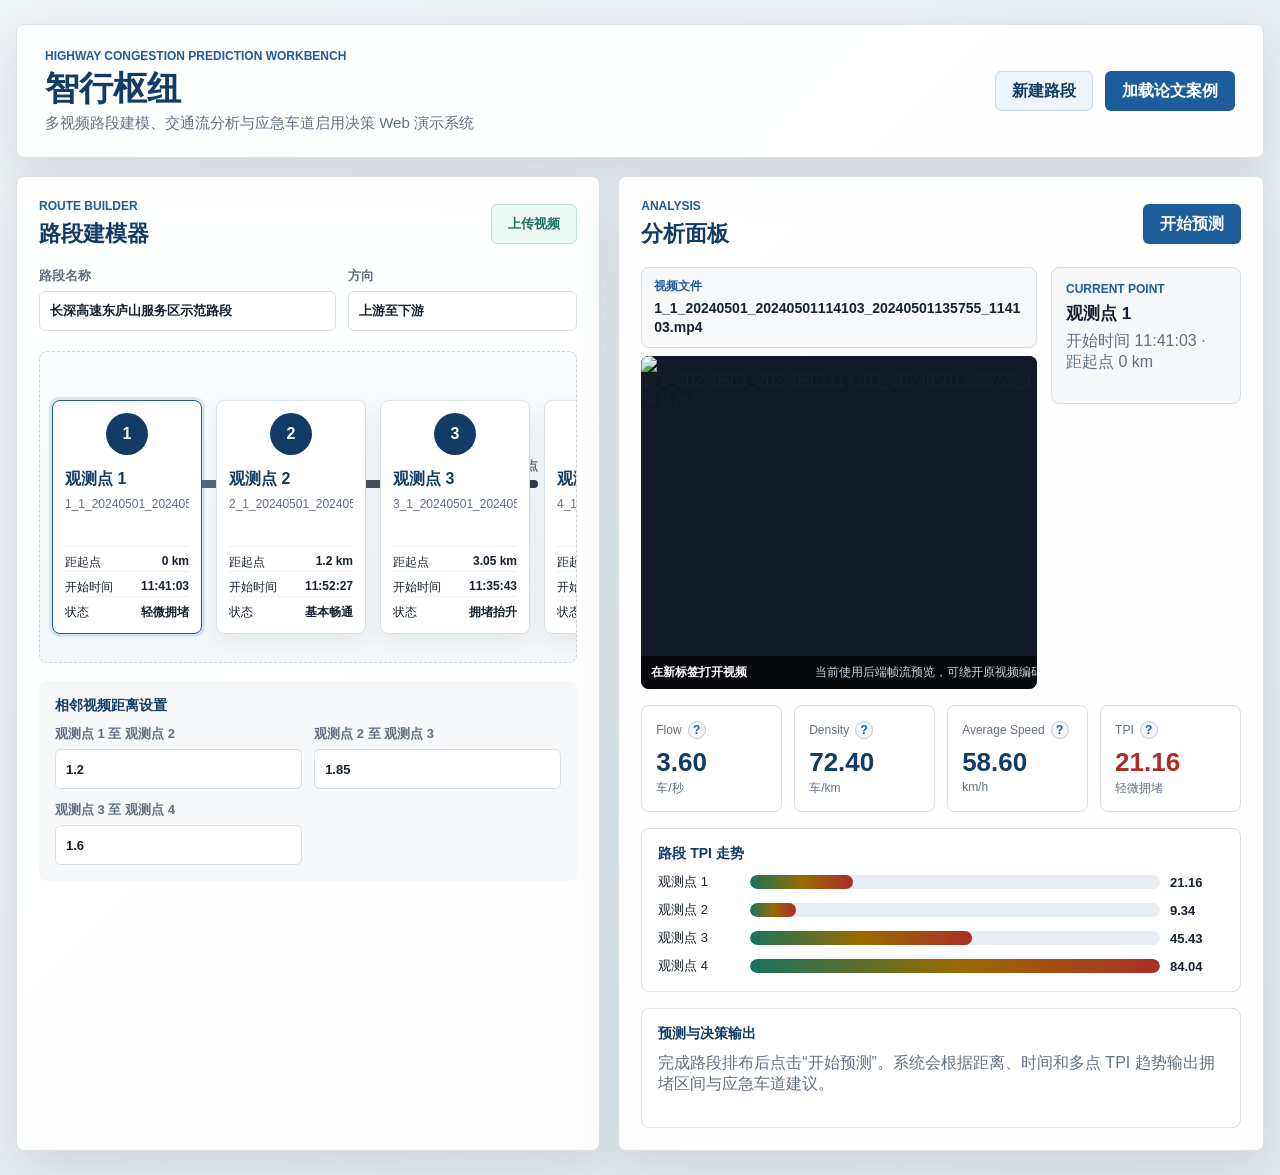
==== 智行枢纽演示系统-单文件版.html @ 73d1b1a5 "First version for display" ====
<!doctype html>
<html lang="zh-CN">
  <head>
    <meta charset="UTF-8" />
    <meta name="viewport" content="width=device-width, initial-scale=1.0" />
    <title>智行枢纽 | 高速公路拥堵预测系统</title>
    <style>
:root {
  --bg: #eef3f6;
  --surface: #ffffff;
  --surface-soft: #f6f8fa;
  --ink: #17212f;
  --muted: #637083;
  --line: #d8e0e7;
  --blue: #1d5d9b;
  --blue-dark: #123b66;
  --green: #17735d;
  --gold: #9a6b00;
  --red: #aa2e25;
  --shadow: 0 18px 48px rgba(24, 38, 54, 0.12);
}

* {
  box-sizing: border-box;
}

body {
  margin: 0;
  min-height: 100vh;
  color: var(--ink);
  background:
    linear-gradient(135deg, rgba(238, 243, 246, 0.98), rgba(226, 234, 239, 0.98)),
    linear-gradient(90deg, rgba(29, 93, 155, 0.08) 1px, transparent 1px),
    linear-gradient(180deg, rgba(29, 93, 155, 0.06) 1px, transparent 1px);
  background-size: auto, 44px 44px, 44px 44px;
  font-family:
    "Microsoft YaHei",
    "PingFang SC",
    Arial,
    sans-serif;
}

button,
input {
  font: inherit;
}

.app-shell {
  width: min(1440px, calc(100vw - 32px));
  margin: 0 auto;
  padding: 24px 0;
}

.topbar,
.route-panel,
.analysis-panel {
  background: rgba(255, 255, 255, 0.94);
  border: 1px solid rgba(216, 224, 231, 0.9);
  box-shadow: var(--shadow);
}

.topbar {
  display: flex;
  align-items: center;
  justify-content: space-between;
  min-height: 118px;
  padding: 24px 28px;
  border-radius: 8px;
}

.eyebrow {
  margin: 0 0 6px;
  color: var(--blue);
  font-size: 12px;
  font-weight: 700;
  letter-spacing: 0;
  text-transform: uppercase;
}

h1,
h2,
h3,
p {
  margin-top: 0;
}

h1 {
  margin-bottom: 6px;
  color: var(--blue-dark);
  font-size: 34px;
  line-height: 1.15;
}

h2 {
  margin-bottom: 0;
  color: var(--blue-dark);
  font-size: 22px;
}

h3 {
  margin-bottom: 8px;
  font-size: 18px;
}

.subtitle,
.muted {
  color: var(--muted);
}

.subtitle {
  margin-bottom: 0;
  font-size: 15px;
}

.topbar-actions,
.panel-heading {
  display: flex;
  align-items: center;
  gap: 12px;
}

.primary-btn,
.secondary-btn,
.upload-btn {
  display: inline-flex;
  align-items: center;
  justify-content: center;
  min-height: 40px;
  padding: 0 16px;
  border-radius: 6px;
  border: 1px solid transparent;
  cursor: pointer;
  font-weight: 700;
  white-space: nowrap;
}

.primary-btn {
  color: white;
  background: var(--blue);
}

.secondary-btn {
  color: var(--blue-dark);
  background: #edf4fb;
  border-color: #c7d8ea;
}

.upload-btn {
  color: var(--green);
  background: #eef8f4;
  border-color: #c5ded6;
}

.upload-btn input {
  display: none;
}

.workspace {
  display: grid;
  grid-template-columns: minmax(560px, 0.95fr) minmax(460px, 1.05fr);
  gap: 18px;
  margin-top: 18px;
}

.route-panel,
.analysis-panel {
  min-height: calc(100vh - 178px);
  padding: 22px;
  border-radius: 8px;
}

.panel-heading {
  justify-content: space-between;
  margin-bottom: 18px;
}

.route-meta {
  display: grid;
  grid-template-columns: 1.3fr 1fr;
  gap: 12px;
  margin-bottom: 20px;
}

label {
  display: grid;
  gap: 6px;
  color: var(--muted);
  font-size: 13px;
  font-weight: 700;
}

input {
  width: 100%;
  min-height: 40px;
  padding: 8px 10px;
  border: 1px solid var(--line);
  border-radius: 6px;
  color: var(--ink);
  background: white;
}

.route-canvas {
  position: relative;
  min-height: 310px;
  padding: 48px 12px 28px;
  border: 1px dashed #c8d4df;
  border-radius: 8px;
  background: linear-gradient(180deg, #fbfcfd, #f5f8fa);
  overflow-x: auto;
}

.road-line {
  position: absolute;
  left: 38px;
  right: 38px;
  top: 128px;
  height: 8px;
  border-radius: 999px;
  background: linear-gradient(90deg, #6b7a89, #2f3d4c);
}

.road-line::before,
.road-line::after {
  position: absolute;
  top: -22px;
  color: var(--muted);
  font-size: 12px;
  font-weight: 700;
}

.road-line::before {
  content: "起点";
  left: 0;
}

.road-line::after {
  content: "终点";
  right: 0;
}

.point-list {
  position: relative;
  z-index: 1;
  display: grid;
  grid-auto-flow: column;
  grid-auto-columns: minmax(150px, 1fr);
  gap: 14px;
  min-width: max-content;
}

.point-card {
  width: 150px;
  min-height: 210px;
  padding: 12px;
  border: 1px solid var(--line);
  border-radius: 8px;
  background: white;
  box-shadow: 0 8px 22px rgba(19, 44, 70, 0.08);
  cursor: grab;
}

.point-card.selected {
  border-color: var(--blue);
  box-shadow: 0 0 0 3px rgba(29, 93, 155, 0.14);
}

.point-card.drag-over {
  border-color: var(--green);
  background: #f0faf6;
}

.camera-dot {
  display: grid;
  place-items: center;
  width: 42px;
  height: 42px;
  margin: 0 auto 14px;
  border-radius: 999px;
  color: white;
  background: var(--blue-dark);
  font-weight: 800;
}

.point-name {
  margin-bottom: 6px;
  color: var(--blue-dark);
  font-weight: 800;
}

.point-file {
  display: -webkit-box;
  min-height: 40px;
  margin-bottom: 10px;
  overflow: hidden;
  color: var(--muted);
  font-size: 12px;
  line-height: 1.35;
  -webkit-line-clamp: 2;
  -webkit-box-orient: vertical;
}

.point-stat {
  display: flex;
  justify-content: space-between;
  gap: 8px;
  padding-top: 7px;
  border-top: 1px solid #eef2f5;
  font-size: 12px;
}

.section-title {
  margin-bottom: 10px;
  color: var(--blue-dark);
  font-size: 14px;
  font-weight: 800;
}

.distance-editor {
  margin-top: 18px;
  padding: 16px;
  border-radius: 8px;
  background: var(--surface-soft);
}

.distance-inputs {
  display: grid;
  grid-template-columns: repeat(auto-fit, minmax(180px, 1fr));
  gap: 12px;
}

.selected-video {
  display: grid;
  grid-template-columns: minmax(360px, 1.65fr) minmax(190px, 0.55fr);
  gap: 14px;
  margin-bottom: 16px;
}

.video-stack {
  display: grid;
  gap: 8px;
}

.video-filebar {
  display: grid;
  gap: 4px;
  padding: 10px 12px;
  border: 1px solid var(--line);
  border-radius: 8px;
  background: #f7f9fb;
}

.video-filebar span {
  color: var(--blue);
  font-size: 12px;
  font-weight: 800;
}

.video-filebar strong {
  color: var(--ink);
  font-size: 14px;
  line-height: 1.35;
  overflow-wrap: anywhere;
}

.video-frame {
  display: grid;
  min-height: 300px;
  border-radius: 8px;
  overflow: hidden;
  background: #111827;
}

.video-frame video,
.video-preview-stream {
  width: 100%;
  height: 100%;
  object-fit: cover;
}

.video-preview-stream {
  display: block;
  min-height: 300px;
  background: #111827;
}

.video-actions {
  display: flex;
  align-items: center;
  justify-content: space-between;
  gap: 10px;
  padding: 8px 10px;
  color: #cbd6e2;
  background: rgba(0, 0, 0, 0.72);
  font-size: 12px;
}

.video-actions a {
  color: #ffffff;
  font-weight: 700;
  text-decoration: none;
}

.analysis-note {
  margin: -6px 0 12px;
  padding: 9px 11px;
  border: 1px solid #ead3a4;
  border-radius: 6px;
  color: #765000;
  background: #fff8e7;
  font-size: 13px;
}

.video-placeholder {
  display: grid;
  place-items: center;
  min-height: 300px;
  color: #c7d2de;
  text-align: center;
}

.video-detail {
  align-self: start;
  min-height: 126px;
  padding: 14px;
  border: 1px solid var(--line);
  border-radius: 8px;
  background: var(--surface-soft);
}

.video-detail h3 {
  margin-bottom: 6px;
  font-size: 17px;
}

.metric-grid {
  display: grid;
  grid-template-columns: repeat(4, minmax(0, 1fr));
  gap: 12px;
  margin-bottom: 16px;
}

.metric-card {
  min-height: 104px;
  padding: 14px;
  border: 1px solid var(--line);
  border-radius: 8px;
  background: white;
}

.metric-card span,
.metric-card small {
  display: block;
  color: var(--muted);
  font-size: 12px;
}

.metric-card .metric-label {
  display: flex;
  align-items: center;
  gap: 6px;
  min-height: 20px;
}

.help-icon {
  position: relative;
  display: inline-grid;
  place-items: center;
  width: 18px;
  height: 18px;
  min-height: 18px;
  padding: 0;
  border: 1px solid #b8c7d6;
  border-radius: 999px;
  color: var(--blue);
  background: #f5f9fd;
  cursor: help;
  font-size: 12px;
  font-weight: 800;
  line-height: 1;
}

.help-icon::after {
  content: attr(data-tooltip);
  position: absolute;
  z-index: 20;
  left: 50%;
  bottom: calc(100% + 10px);
  width: min(260px, 72vw);
  padding: 10px 12px;
  border: 1px solid #c9d5df;
  border-radius: 6px;
  color: var(--ink);
  background: #ffffff;
  box-shadow: 0 12px 32px rgba(20, 35, 52, 0.16);
  font-size: 12px;
  font-weight: 500;
  line-height: 1.5;
  text-align: left;
  white-space: normal;
  opacity: 0;
  pointer-events: none;
  transform: translate(-50%, 4px);
  transition: opacity 0.15s ease, transform 0.15s ease;
}

.help-icon::before {
  content: "";
  position: absolute;
  z-index: 21;
  left: 50%;
  bottom: calc(100% + 5px);
  width: 9px;
  height: 9px;
  border-right: 1px solid #c9d5df;
  border-bottom: 1px solid #c9d5df;
  background: #ffffff;
  opacity: 0;
  pointer-events: none;
  transform: translate(-50%, 4px) rotate(45deg);
  transition: opacity 0.15s ease, transform 0.15s ease;
}

.help-icon:hover::after,
.help-icon:focus-visible::after,
.help-icon:hover::before,
.help-icon:focus-visible::before {
  opacity: 1;
  transform: translate(-50%, 0) rotate(0);
}

.help-icon:hover::before,
.help-icon:focus-visible::before {
  transform: translate(-50%, 0) rotate(45deg);
}

.metric-card strong {
  display: block;
  margin: 8px 0 4px;
  color: var(--blue-dark);
  font-size: 26px;
  line-height: 1.1;
}

.metric-card.alert strong {
  color: var(--red);
}

.chart-card,
.decision-card {
  padding: 16px;
  border: 1px solid var(--line);
  border-radius: 8px;
  background: white;
}

.chart-card {
  margin-bottom: 16px;
}

.tpi-bars {
  display: grid;
  gap: 10px;
}

.tpi-row {
  display: grid;
  grid-template-columns: 82px 1fr 54px;
  align-items: center;
  gap: 10px;
  font-size: 13px;
}

.bar-track {
  height: 14px;
  border-radius: 999px;
  background: #e7edf2;
  overflow: hidden;
}

.bar-fill {
  height: 100%;
  border-radius: inherit;
  background: linear-gradient(90deg, var(--green), var(--gold), var(--red));
}

.decision-status {
  display: inline-flex;
  margin-bottom: 12px;
  padding: 8px 12px;
  border-radius: 999px;
  color: white;
  background: var(--red);
  font-weight: 800;
}

.decision-grid {
  display: grid;
  grid-template-columns: repeat(3, 1fr);
  gap: 10px;
  margin: 12px 0;
}

.decision-item {
  padding: 10px;
  border-radius: 6px;
  background: #f7f9fb;
}

.decision-item span {
  display: block;
  margin-bottom: 4px;
  color: var(--muted);
  font-size: 12px;
}

.model-list {
  display: grid;
  gap: 8px;
  margin-top: 12px;
}

.model-row {
  display: flex;
  justify-content: space-between;
  gap: 12px;
  padding: 9px 10px;
  border-radius: 6px;
  background: #f3f7fb;
  font-size: 13px;
}

@media (max-width: 1040px) {
  .workspace,
  .selected-video {
    grid-template-columns: 1fr;
  }

  .metric-grid {
    grid-template-columns: repeat(2, minmax(0, 1fr));
  }

  .topbar {
    align-items: flex-start;
    flex-direction: column;
  }
}

@media (max-width: 680px) {
  .app-shell {
    width: min(100vw - 18px, 1440px);
    padding: 9px 0;
  }

  .route-meta,
  .metric-grid,
  .decision-grid {
    grid-template-columns: 1fr;
  }

  .topbar,
  .route-panel,
  .analysis-panel {
    padding: 16px;
  }
}

    </style>
  </head>
  <body>
    <div class="app-shell">
      <header class="topbar">
        <div>
          <p class="eyebrow">Highway Congestion Prediction Workbench</p>
          <h1>智行枢纽</h1>
          <p class="subtitle">多视频路段建模、交通流分析与应急车道启用决策 Web 演示系统</p>
        </div>
        <div class="topbar-actions">
          <button class="secondary-btn" id="emptyRouteBtn">新建路段</button>
          <button class="primary-btn" id="loadPresetBtn">加载论文案例</button>
        </div>
      </header>

      <main class="workspace">
        <section class="route-panel" aria-label="路段建模器">
          <div class="panel-heading">
            <div>
              <p class="eyebrow">Route Builder</p>
              <h2>路段建模器</h2>
            </div>
            <label class="upload-btn">
              上传视频
              <input id="videoUpload" type="file" accept="video/*" multiple />
            </label>
          </div>

          <div class="route-meta">
            <label>
              路段名称
              <input id="routeNameInput" type="text" />
            </label>
            <label>
              方向
              <input id="routeDirectionInput" type="text" />
            </label>
          </div>

          <div class="route-canvas">
            <div class="road-line" aria-hidden="true"></div>
            <div id="pointList" class="point-list"></div>
          </div>

          <div class="distance-editor">
            <div class="section-title">相邻视频距离设置</div>
            <div id="distanceInputs" class="distance-inputs"></div>
          </div>
        </section>

        <section class="analysis-panel" aria-label="分析面板">
          <div class="panel-heading">
            <div>
              <p class="eyebrow">Analysis</p>
              <h2>分析面板</h2>
            </div>
            <button class="primary-btn" id="predictBtn">开始预测</button>
          </div>

          <div class="selected-video">
            <div class="video-stack">
              <div class="video-filebar">
                <span>视频文件</span>
                <strong id="selectedVideoFile">请在左侧点击视频卡片</strong>
              </div>
              <div class="video-frame" id="videoFrame">
                <div class="video-placeholder">选择一个视频点位查看预览</div>
              </div>
            </div>
            <div class="video-detail">
              <p class="eyebrow">Current Point</p>
              <h3 id="selectedPointName">未选择点位</h3>
              <p id="selectedPointFile" class="muted">点位信息</p>
            </div>
          </div>

          <div class="metric-grid">
            <div class="metric-card">
              <span class="metric-label">
                Flow
                <button class="help-icon" type="button" aria-label="Flow 参数说明" data-tooltip="Flow 表示单位时间内通过观测断面的车辆数量，用于衡量当前路段交通流量。">?</button>
              </span>
              <strong id="flowValue">--</strong>
              <small>车/秒</small>
            </div>
            <div class="metric-card">
              <span class="metric-label">
                Density
                <button class="help-icon" type="button" aria-label="Density 参数说明" data-tooltip="Density 表示单位道路长度内的车辆数量，数值越高说明车辆越密集，拥堵风险越高。">?</button>
              </span>
              <strong id="densityValue">--</strong>
              <small>车/km</small>
            </div>
            <div class="metric-card">
              <span class="metric-label">
                Average Speed
                <button class="help-icon" type="button" aria-label="Average Speed 参数说明" data-tooltip="Average Speed 表示当前观测窗口内车辆的平均行驶速度，速度下降通常意味着交通状态恶化。">?</button>
              </span>
              <strong id="speedValue">--</strong>
              <small>km/h</small>
            </div>
            <div class="metric-card alert">
              <span class="metric-label">
                TPI
                <button class="help-icon" type="button" aria-label="TPI 参数说明" data-tooltip="TPI 是交通拥堵指数，综合流量、速度等信息衡量拥堵程度，数值越高表示越拥堵。">?</button>
              </span>
              <strong id="tpiValue">--</strong>
              <small id="statusValue">待分析</small>
            </div>
          </div>

          <div class="chart-card">
            <div class="section-title">路段 TPI 走势</div>
            <div id="tpiBars" class="tpi-bars"></div>
          </div>

          <div class="decision-card" id="decisionCard">
            <div class="section-title">预测与决策输出</div>
            <p class="muted">完成路段排布后点击“开始预测”。</p>
          </div>
        </section>
      </main>
    </div>

    <script>
const presetPoints = [
  {
    id: "p1",
    name: "观测点 1",
    videoName: "1_1_20240501_20240501114103_20240501135755_114103.mp4",
    fileUrl: "/media/preset/1_1_20240501_20240501114103_20240501135755_114103.mp4",
    startTime: "11:41:03",
    distanceFromPreviousKm: 0,
    flow: 3.6,
    density: 72.4,
    avgSpeed: 58.6,
    tpi: 21.16,
    status: "轻微拥堵",
  },
  {
    id: "p2",
    name: "观测点 2",
    videoName: "2_1_20240501_20240501115227_20240501130415_115227.mp4",
    fileUrl: "/media/preset/2_1_20240501_20240501115227_20240501130415_115227.mp4",
    startTime: "11:52:27",
    distanceFromPreviousKm: 1.2,
    flow: 2.8,
    density: 61.8,
    avgSpeed: 64.2,
    tpi: 9.34,
    status: "基本畅通",
  },
  {
    id: "p3",
    name: "观测点 3",
    videoName: "3_1_20240501_20240501113543_20240501135236_113542.mp4",
    fileUrl: "/media/preset/3_1_20240501_20240501113543_20240501135236_113542.mp4",
    startTime: "11:35:43",
    distanceFromPreviousKm: 1.85,
    flow: 4.1,
    density: 84.7,
    avgSpeed: 42.5,
    tpi: 45.43,
    status: "拥堵抬升",
  },
  {
    id: "p4",
    name: "观测点 4",
    videoName: "4_1_20240501_20240501125647_20240501140806_125649.mp4",
    fileUrl: "/media/preset/4_1_20240501_20240501125647_20240501140806_125649.mp4",
    startTime: "12:56:47",
    distanceFromPreviousKm: 1.6,
    flow: 4.5,
    density: 91.3,
    avgSpeed: 35.9,
    tpi: 84.04,
    status: "严重拥堵",
  },
];

function calculateDistanceFromStart(points) {
  let total = 0;
  return points.map((point, index) => {
    if (index > 0) {
      total += Number(point.distanceFromPreviousKm || 0);
    }
    return total;
  });
}

function withDistances(points) {
  const distances = calculateDistanceFromStart(points);
  return points.map((point, index) => ({
    ...point,
    distanceFromStartKm: Number(distances[index].toFixed(2)),
  }));
}

function createPresetRoute() {
  return {
    id: "preset-route",
    name: "长深高速东庐山服务区示范路段",
    direction: "上游至下游",
    totalLengthKm: 4.65,
    mode: "preset",
    points: withDistances(presetPoints),
  };
}

function movePoint(route, draggedId, targetId) {
  if (draggedId === targetId) {
    return route;
  }

  const nextPoints = route.points.map((point) => ({ ...point }));
  const fromIndex = nextPoints.findIndex((point) => point.id === draggedId);
  const toIndex = nextPoints.findIndex((point) => point.id === targetId);

  if (fromIndex < 0 || toIndex < 0) {
    return route;
  }

  const [dragged] = nextPoints.splice(fromIndex, 1);
  nextPoints.splice(toIndex, 0, dragged);
  nextPoints[0].distanceFromPreviousKm = 0;

  return {
    ...route,
    points: withDistances(nextPoints),
  };
}

function updateSegmentDistance(route, pointId, distanceKm) {
  const nextPoints = route.points.map((point) => {
    if (point.id !== pointId) {
      return { ...point };
    }
    return {
      ...point,
      distanceFromPreviousKm: Number(distanceKm),
    };
  });

  return {
    ...route,
    totalLengthKm: Number(calculateDistanceFromStart(nextPoints).at(-1).toFixed(2)),
    points: withDistances(nextPoints),
  };
}

function createUploadedPoint(file, index) {
  return {
    id: `upload-${Date.now()}-${index}`,
    name: `上传视频 ${index + 1}`,
    videoName: file.name,
    fileUrl: URL.createObjectURL(file),
    startTime: "--:--:--",
    distanceFromPreviousKm: index === 0 ? 0 : 1,
    flow: Number((2.4 + index * 0.45).toFixed(2)),
    density: Number((48 + index * 8.5).toFixed(2)),
    avgSpeed: Number((78 - index * 9.2).toFixed(2)),
    tpi: Number((12 + index * 13.5).toFixed(2)),
    status: index > 1 ? "待重点关注" : "分析完成",
  };
}

function appendUploadedFiles(route, files) {
  const created = Array.from(files).map((file, index) =>
    createUploadedPoint(file, route.points.length + index)
  );

  return {
    ...route,
    mode: "upload",
    points: withDistances([...route.points, ...created]),
  };
}

function createEmptyRoute() {
  return {
    id: "custom-route",
    name: "自定义高速路段",
    direction: "上游至下游",
    totalLengthKm: 0,
    mode: "upload",
    points: [],
  };
}

function createPredictionSummary(route) {
  const points = route.points;
  const highestTpiPoint = [...points].sort((a, b) => b.tpi - a.tpi)[0];
  const keySegment =
    points.length >= 4
      ? `${points[2].name} 至 ${points[3].name}`
      : highestTpiPoint
        ? `${highestTpiPoint.name} 附近路段`
        : "未形成路段";

  return {
    status: "建议开启应急车道",
    warningTime: "13:28:07",
    congestionWindow: "13:38:07 - 14:22:27",
    keySegment,
    confidence: "89.63%",
    reason:
      "多监测点 TPI 在空间方向上持续抬升，未来 30 分钟预测区间超过拥堵阈值，满足滑动窗口预警条件。",
    modelScores: [
      { model: "LSTM", mse: "0.0068", note: "主预测模型" },
      { model: "XGBoost", mse: "0.008954", note: "对比模型" },
      { model: "随机森林", mse: "0.010453", note: "对比模型" },
    ],
  };
}


let route = createPresetRoute();
let selectedPointId = route.points[0]?.id ?? null;
let draggedPointId = null;
const API_BASE = "http://127.0.0.1:8099";

const pointList = document.querySelector("#pointList");
const distanceInputs = document.querySelector("#distanceInputs");
const routeNameInput = document.querySelector("#routeNameInput");
const routeDirectionInput = document.querySelector("#routeDirectionInput");
const videoUpload = document.querySelector("#videoUpload");
const videoFrame = document.querySelector("#videoFrame");
const selectedVideoFile = document.querySelector("#selectedVideoFile");
const selectedPointName = document.querySelector("#selectedPointName");
const selectedPointFile = document.querySelector("#selectedPointFile");
const flowValue = document.querySelector("#flowValue");
const densityValue = document.querySelector("#densityValue");
const speedValue = document.querySelector("#speedValue");
const tpiValue = document.querySelector("#tpiValue");
const statusValue = document.querySelector("#statusValue");
const tpiBars = document.querySelector("#tpiBars");
const decisionCard = document.querySelector("#decisionCard");

document.querySelector("#loadPresetBtn").addEventListener("click", async () => {
  route = await loadPresetRoute();
  selectedPointId = route.points[0]?.id ?? null;
  render();
});

document.querySelector("#emptyRouteBtn").addEventListener("click", () => {
  route = createEmptyRoute();
  selectedPointId = null;
  render();
});

document.querySelector("#predictBtn").addEventListener("click", async () => {
  renderDecision(await requestPrediction(route));
});

routeNameInput.addEventListener("input", (event) => {
  route = { ...route, name: event.target.value };
});

routeDirectionInput.addEventListener("input", (event) => {
  route = { ...route, direction: event.target.value };
});

videoUpload.addEventListener("change", async (event) => {
  route = await uploadVideos(route, event.target.files);
  selectedPointId = route.points.at(-1)?.id ?? selectedPointId;
  videoUpload.value = "";
  render();
});

async function loadPresetRoute() {
  try {
    const response = await fetch(`${API_BASE}/api/preset-route`);
    if (!response.ok) {
      throw new Error("preset route request failed");
    }
    return await response.json();
  } catch (error) {
    return createPresetRoute();
  }
}

async function requestPrediction(currentRoute) {
  try {
    const response = await fetch(`${API_BASE}/api/predict`, {
      method: "POST",
      headers: { "Content-Type": "application/json" },
      body: JSON.stringify({ route: currentRoute }),
    });
    if (!response.ok) {
      throw new Error("prediction request failed");
    }
    return await response.json();
  } catch (error) {
    return createPredictionSummary(currentRoute);
  }
}

async function uploadVideos(currentRoute, files) {
  const fileList = Array.from(files);
  if (fileList.length === 0) {
    return currentRoute;
  }

  try {
    const body = new FormData();
    fileList.forEach((file) => body.append("files", file));
    const response = await fetch(`${API_BASE}/api/upload`, {
      method: "POST",
      body,
    });
    if (!response.ok) {
      throw new Error("upload request failed");
    }
    const payload = await response.json();
    const analyzedPoints = await analyzeUploadedVideos(payload.points);
    return {
      ...currentRoute,
      mode: "upload",
      points: [...currentRoute.points, ...analyzedPoints].map((point, index, all) => {
        const distanceFromStartKm = all
          .slice(0, index + 1)
          .reduce((total, item, itemIndex) => {
            if (itemIndex === 0) return 0;
            return total + Number(item.distanceFromPreviousKm || 0);
          }, 0);
        return { ...point, distanceFromStartKm: Number(distanceFromStartKm.toFixed(2)) };
      }),
    };
  } catch (error) {
    return appendUploadedFiles(currentRoute, fileList);
  }
}

async function analyzeUploadedVideos(points) {
  const analyzed = [];
  for (const [index, point] of points.entries()) {
    try {
      const response = await fetch(`${API_BASE}/api/analyze-video`, {
        method: "POST",
        headers: { "Content-Type": "application/json" },
        body: JSON.stringify({ filename: point.videoName, index }),
      });
      if (!response.ok) {
        throw new Error("analysis request failed");
      }
      const result = await response.json();
      if (result.ok && result.point) {
        analyzed.push(result.point);
      } else {
        analyzed.push({
          ...point,
          status: result.status || "真实分析未执行",
          analysisMessage: result.message || (result.missing ? `缺少依赖：${result.missing.join(", ")}` : ""),
        });
      }
    } catch (error) {
      analyzed.push({
        ...point,
        status: "真实分析请求失败",
        analysisMessage: "后端分析接口暂不可用，当前仅保存视频。",
      });
    }
  }
  return analyzed;
}

function getSelectedPoint() {
  return route.points.find((point) => point.id === selectedPointId) ?? route.points[0] ?? null;
}

function render() {
  routeNameInput.value = route.name;
  routeDirectionInput.value = route.direction;
  renderPoints();
  renderDistances();
  renderSelectedPoint();
  renderTpiBars();
  renderDecisionPlaceholder();
}

function renderPoints() {
  pointList.innerHTML = "";

  if (route.points.length === 0) {
    pointList.innerHTML = '<div class="video-placeholder">上传视频后，可拖拽到路段上排序</div>';
    return;
  }

  route.points.forEach((point, index) => {
    const card = document.createElement("article");
    card.className = `point-card${point.id === selectedPointId ? " selected" : ""}`;
    card.draggable = true;
    card.dataset.id = point.id;
    card.innerHTML = `
      <div class="camera-dot">${index + 1}</div>
      <div class="point-name">${point.name}</div>
      <div class="point-file">${point.videoName}</div>
      <div class="point-stat"><span>距起点</span><strong>${point.distanceFromStartKm ?? 0} km</strong></div>
      <div class="point-stat"><span>开始时间</span><strong>${point.startTime}</strong></div>
      <div class="point-stat"><span>状态</span><strong>${point.status}</strong></div>
    `;

    card.addEventListener("click", () => {
      selectedPointId = point.id;
      render();
    });

    card.addEventListener("dragstart", () => {
      draggedPointId = point.id;
      card.classList.add("selected");
    });

    card.addEventListener("dragover", (event) => {
      event.preventDefault();
      card.classList.add("drag-over");
    });

    card.addEventListener("dragleave", () => {
      card.classList.remove("drag-over");
    });

    card.addEventListener("drop", (event) => {
      event.preventDefault();
      card.classList.remove("drag-over");
      route = movePoint(route, draggedPointId, point.id);
      selectedPointId = draggedPointId;
      draggedPointId = null;
      render();
    });

    pointList.appendChild(card);
  });
}

function renderDistances() {
  distanceInputs.innerHTML = "";

  if (route.points.length < 2) {
    distanceInputs.innerHTML = '<p class="muted">至少需要两个视频点位才能设置相邻距离。</p>';
    return;
  }

  route.points.slice(1).forEach((point, index) => {
    const previous = route.points[index];
    const label = document.createElement("label");
    label.innerHTML = `
      ${previous.name} 至 ${point.name}
      <input type="number" min="0" step="0.05" value="${point.distanceFromPreviousKm}" data-id="${point.id}" />
    `;
    label.querySelector("input").addEventListener("input", (event) => {
      route = updateSegmentDistance(route, point.id, event.target.value);
      renderPoints();
      renderTpiBars();
    });
    distanceInputs.appendChild(label);
  });
}

function renderSelectedPoint() {
  const point = getSelectedPoint();

  if (!point) {
    selectedPointName.textContent = "未选择点位";
    selectedVideoFile.textContent = "请在左侧上传或选择视频卡片";
    selectedPointFile.textContent = "点位信息";
    videoFrame.innerHTML = '<div class="video-placeholder">暂无视频</div>';
    setMetric("--", "--", "--", "--", "待分析");
    return;
  }

  selectedPointName.textContent = point.name;
  selectedVideoFile.textContent = point.videoName;
  selectedPointFile.textContent = `开始时间 ${point.startTime} · 距起点 ${point.distanceFromStartKm ?? 0} km`;
  setMetric(point.flow, point.density, point.avgSpeed, point.tpi, point.status);

  if (point.fileUrl) {
    const src = point.fileUrl.startsWith("/media/")
      ? `${API_BASE}${point.fileUrl}`
      : point.fileUrl;
    const previewSrc = point.fileUrl.startsWith("/media/")
      ? `${API_BASE}/preview/${encodeURIComponent(point.fileUrl.replace("/media/", ""))}`
      : point.fileUrl;
    videoFrame.innerHTML = `
      <img class="video-preview-stream" src="${previewSrc}" alt="${point.videoName} 预览画面" />
      <div class="video-actions">
        <a href="${src}" target="_blank" rel="noreferrer">在新标签打开视频</a>
        <span>当前使用后端帧流预览，可绕开原视频编码兼容问题。</span>
      </div>
    `;
  } else {
    videoFrame.innerHTML = `
      <div class="video-placeholder">
        <div>
          <strong>预置视频点位</strong><br />
          ${point.videoName}<br />
          <span>接入真实视频后，此处播放原始/检测结果视频</span>
        </div>
      </div>
    `;
  }

  if (point.analysisMessage) {
    const note = document.createElement("p");
    note.className = "analysis-note";
    note.textContent = point.analysisMessage;
    videoFrame.insertAdjacentElement("afterend", note);
  }
}

function setMetric(flow, density, speed, tpi, status) {
  flowValue.textContent = formatMetric(flow);
  densityValue.textContent = formatMetric(density);
  speedValue.textContent = formatMetric(speed);
  tpiValue.textContent = formatMetric(tpi);
  statusValue.textContent = status;
}

function formatMetric(value) {
  if (value === "--" || value === undefined || value === null) {
    return "--";
  }
  return Number(value).toFixed(2);
}

function renderTpiBars() {
  tpiBars.innerHTML = "";

  if (route.points.length === 0) {
    tpiBars.innerHTML = '<p class="muted">暂无 TPI 数据。</p>';
    return;
  }

  const maxTpi = Math.max(...route.points.map((point) => point.tpi || 0), 1);
  route.points.forEach((point) => {
    const row = document.createElement("div");
    row.className = "tpi-row";
    const percent = Math.max(6, Math.min(100, ((point.tpi || 0) / maxTpi) * 100));
    row.innerHTML = `
      <span>${point.name}</span>
      <div class="bar-track"><div class="bar-fill" style="width: ${percent}%"></div></div>
      <strong>${formatMetric(point.tpi)}</strong>
    `;
    tpiBars.appendChild(row);
  });
}

function renderDecisionPlaceholder() {
  decisionCard.innerHTML = `
    <div class="section-title">预测与决策输出</div>
    <p class="muted">完成路段排布后点击“开始预测”。系统会根据距离、时间和多点 TPI 趋势输出拥堵区间与应急车道建议。</p>
  `;
}

function renderDecision(summary) {
  decisionCard.innerHTML = `
    <div class="section-title">预测与决策输出</div>
    <div class="decision-status">${summary.status}</div>
    <div class="decision-grid">
      <div class="decision-item"><span>预警时间</span><strong>${summary.warningTime}</strong></div>
      <div class="decision-item"><span>拥堵区间</span><strong>${summary.congestionWindow}</strong></div>
      <div class="decision-item"><span>重点路段</span><strong>${summary.keySegment}</strong></div>
    </div>
    <p>${summary.reason}</p>
    <div class="model-list">
      ${summary.modelScores
        .map(
          (score) => `
            <div class="model-row">
              <strong>${score.model}</strong>
              <span>MSE ${score.mse} · ${score.note}</span>
            </div>
          `
        )
        .join("")}
    </div>
  `;
}

render();
    </script>
  </body>
</html>
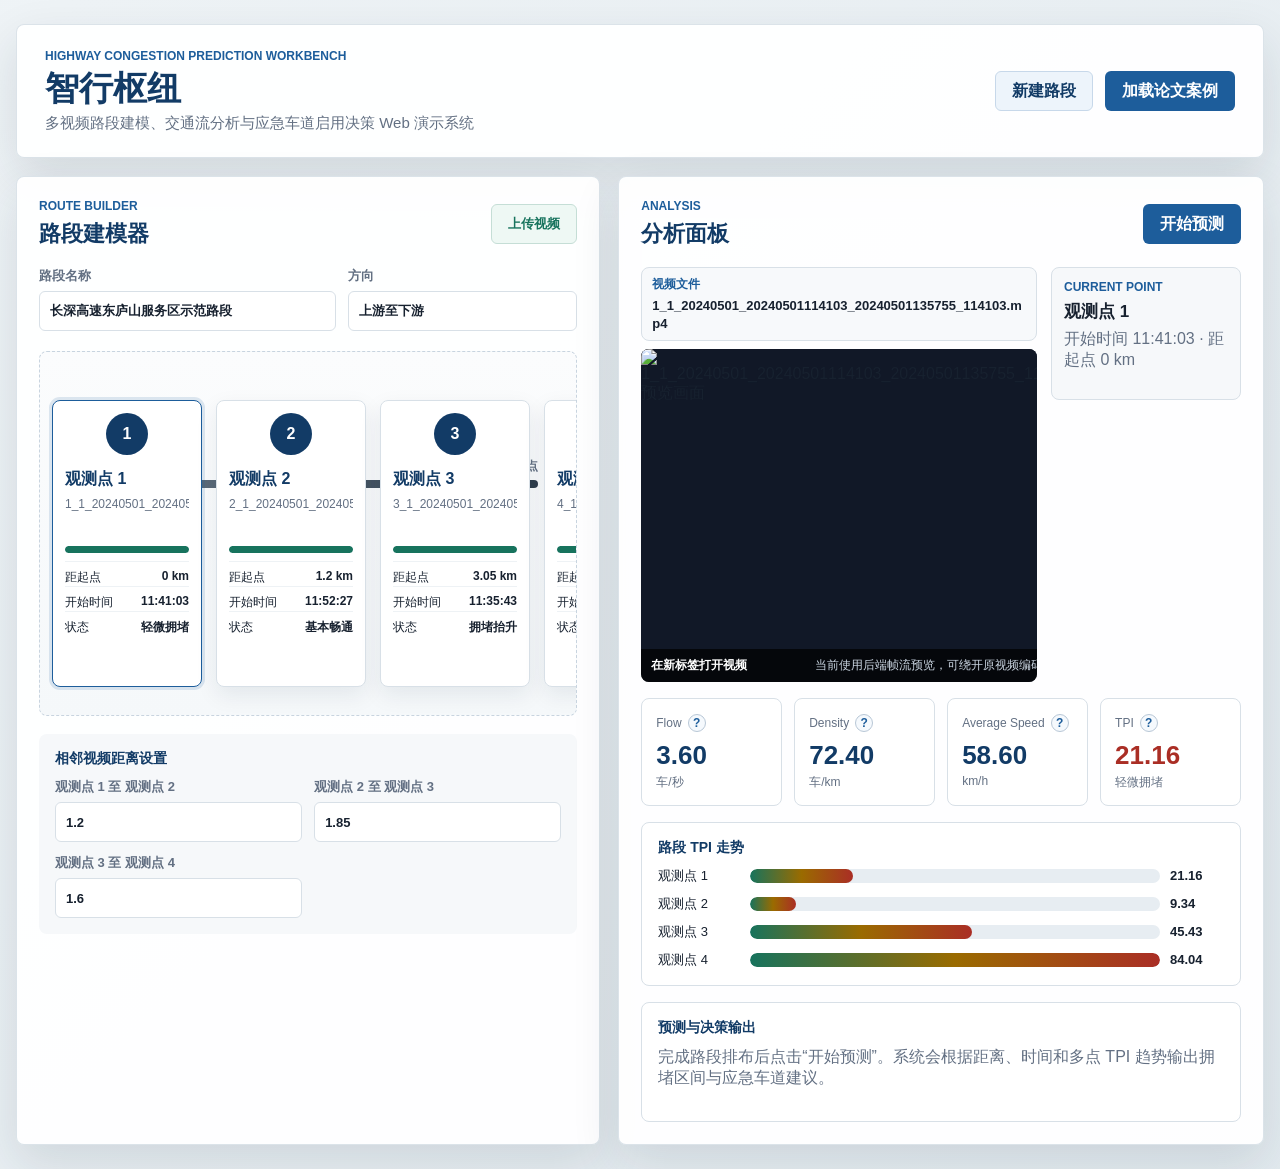
==== commit 5e3cb115: "try new version" ====
--- a/智行枢纽演示系统-单文件版.html
+++ b/智行枢纽演示系统-单文件版.html
@@ -139,6 +139,14 @@
   background: var(--blue);
 }
 
+.primary-btn:disabled,
+.primary-btn.is-disabled {
+  cursor: not-allowed;
+  color: #eef3f8;
+  background: #91a8bf;
+  opacity: 0.78;
+}
+
 .secondary-btn {
   color: var(--blue-dark);
   background: #edf4fb;
@@ -299,6 +307,35 @@
   -webkit-box-orient: vertical;
 }
 
+.point-progress {
+  height: 7px;
+  margin-bottom: 8px;
+  border-radius: 999px;
+  background: #e6edf3;
+  overflow: hidden;
+}
+
+.point-progress span {
+  display: block;
+  height: 100%;
+  border-radius: inherit;
+  background: var(--green);
+  transition: width 0.25s ease;
+}
+
+.point-progress.uploading span,
+.point-progress.analyzing span {
+  background: linear-gradient(90deg, var(--blue), var(--green));
+}
+
+.point-progress-text {
+  min-height: 30px;
+  margin-top: 8px;
+  color: var(--muted);
+  font-size: 11px;
+  line-height: 1.35;
+}
+
 .point-stat {
   display: flex;
   justify-content: space-between;
@@ -343,7 +380,7 @@
 .video-filebar {
   display: grid;
   gap: 4px;
-  padding: 10px 12px;
+  padding: 8px 10px;
   border: 1px solid var(--line);
   border-radius: 8px;
   background: #f7f9fb;
@@ -357,7 +394,7 @@
 
 .video-filebar strong {
   color: var(--ink);
-  font-size: 14px;
+  font-size: 13px;
   line-height: 1.35;
   overflow-wrap: anywhere;
 }
@@ -420,8 +457,8 @@
 
 .video-detail {
   align-self: start;
-  min-height: 126px;
-  padding: 14px;
+  min-height: 112px;
+  padding: 12px;
   border: 1px solid var(--line);
   border-radius: 8px;
   background: var(--surface-soft);
@@ -920,7 +957,7 @@
     id: `upload-${Date.now()}-${index}`,
     name: `上传视频 ${index + 1}`,
     videoName: file.name,
-    fileUrl: URL.createObjectURL(file),
+    fileUrl: createLocalPreviewUrl(file),
     startTime: "--:--:--",
     distanceFromPreviousKm: index === 0 ? 0 : 1,
     flow: Number((2.4 + index * 0.45).toFixed(2)),
@@ -929,6 +966,46 @@
     tpi: Number((12 + index * 13.5).toFixed(2)),
     status: index > 1 ? "待重点关注" : "分析完成",
   };
+}
+
+function createLocalPreviewUrl(file) {
+  if (typeof URL !== "undefined" && typeof URL.createObjectURL === "function") {
+    try {
+      return URL.createObjectURL(file);
+    } catch (error) {
+      return "";
+    }
+  }
+  return "";
+}
+
+function appendUploadingFiles(route, files) {
+  const created = Array.from(files).map((file, index) =>
+    withUploadState(createUploadedPoint(file, index), {
+      analysisStatus: "uploading",
+      analysisProgress: 8,
+      analysisMessage: "文件已加入路段，正在上传并分析。",
+    })
+  );
+
+  return {
+    ...route,
+    mode: "upload",
+    points: withDistances([...route.points, ...created]),
+  };
+}
+
+function withUploadState(point, state) {
+  return {
+    ...point,
+    analysisStatus: state.analysisStatus ?? point.analysisStatus ?? "ready",
+    analysisProgress: state.analysisProgress ?? point.analysisProgress ?? 100,
+    analysisMessage: state.analysisMessage ?? point.analysisMessage ?? "",
+  };
+}
+
+function hasPendingAnalysis(points) {
+  return points.some((point) => ["uploading", "analyzing"].includes(point.analysisStatus));
 }
 
 function appendUploadedFiles(route, files) {
@@ -984,6 +1061,7 @@
 let route = createPresetRoute();
 let selectedPointId = route.points[0]?.id ?? null;
 let draggedPointId = null;
+let latestPrediction = null;
 const API_BASE = "http://127.0.0.1:8099";
 
 const pointList = document.querySelector("#pointList");
@@ -1002,36 +1080,49 @@
 const statusValue = document.querySelector("#statusValue");
 const tpiBars = document.querySelector("#tpiBars");
 const decisionCard = document.querySelector("#decisionCard");
+const predictBtn = document.querySelector("#predictBtn");
 
 document.querySelector("#loadPresetBtn").addEventListener("click", async () => {
   route = await loadPresetRoute();
   selectedPointId = route.points[0]?.id ?? null;
+  latestPrediction = null;
   render();
 });
 
 document.querySelector("#emptyRouteBtn").addEventListener("click", () => {
   route = createEmptyRoute();
   selectedPointId = null;
+  latestPrediction = null;
   render();
 });
 
 document.querySelector("#predictBtn").addEventListener("click", async () => {
-  renderDecision(await requestPrediction(route));
+  latestPrediction = await requestPrediction(route);
+  renderDecision(latestPrediction);
 });
 
 routeNameInput.addEventListener("input", (event) => {
   route = { ...route, name: event.target.value };
+  latestPrediction = null;
 });
 
 routeDirectionInput.addEventListener("input", (event) => {
   route = { ...route, direction: event.target.value };
+  latestPrediction = null;
 });
 
 videoUpload.addEventListener("change", async (event) => {
-  route = await uploadVideos(route, event.target.files);
+  const files = Array.from(event.target.files || []);
+  if (files.length === 0) {
+    return;
+  }
+  route = appendUploadingFiles(route, files);
+  const createdPointIds = route.points.slice(-files.length).map((point) => point.id);
+  selectedPointId = route.points.at(-1)?.id ?? selectedPointId;
+  render();
+  void uploadVideos(route, files, createdPointIds);
   selectedPointId = route.points.at(-1)?.id ?? selectedPointId;
   videoUpload.value = "";
-  render();
 });
 
 async function loadPresetRoute() {
@@ -1062,7 +1153,7 @@
   }
 }
 
-async function uploadVideos(currentRoute, files) {
+async function uploadVideos(currentRoute, files, localPointIds = []) {
   const fileList = Array.from(files);
   if (fileList.length === 0) {
     return currentRoute;
@@ -1079,28 +1170,30 @@
       throw new Error("upload request failed");
     }
     const payload = await response.json();
-    const analyzedPoints = await analyzeUploadedVideos(payload.points);
-    return {
-      ...currentRoute,
-      mode: "upload",
-      points: [...currentRoute.points, ...analyzedPoints].map((point, index, all) => {
-        const distanceFromStartKm = all
-          .slice(0, index + 1)
-          .reduce((total, item, itemIndex) => {
-            if (itemIndex === 0) return 0;
-            return total + Number(item.distanceFromPreviousKm || 0);
-          }, 0);
-        return { ...point, distanceFromStartKm: Number(distanceFromStartKm.toFixed(2)) };
-      }),
-    };
+    const uploadedFiles = payload.points || [];
+    await analyzeUploadedVideos(uploadedFiles, localPointIds);
   } catch (error) {
-    return appendUploadedFiles(currentRoute, fileList);
-  }
-}
-
-async function analyzeUploadedVideos(points) {
-  const analyzed = [];
+    localPointIds.forEach((pointId) => {
+      updatePoint(pointId, {
+        status: "上传失败",
+        analysisStatus: "ready",
+        analysisProgress: 100,
+        analysisMessage: "文件上传失败，请确认后端服务已启动。",
+      });
+    });
+    render();
+  }
+}
+
+async function analyzeUploadedVideos(points, localPointIds = []) {
   for (const [index, point] of points.entries()) {
+    const localPointId = localPointIds[index] || point.id;
+    updatePoint(localPointId, {
+      fileUrl: point.fileUrl,
+      analysisStatus: "analyzing",
+      analysisProgress: 20,
+      analysisMessage: "后端正在进行 YOLO 分析，请稍候。",
+    });
     try {
       const response = await fetch(`${API_BASE}/api/analyze-video`, {
         method: "POST",
@@ -1112,23 +1205,43 @@
       }
       const result = await response.json();
       if (result.ok && result.point) {
-        analyzed.push(result.point);
+        updatePoint(localPointId, {
+          ...result.point,
+          id: localPointId,
+          name: route.points.find((item) => item.id === localPointId)?.name || result.point.name,
+          analysisStatus: "ready",
+          analysisProgress: 100,
+          analysisMessage: result.accelerationApplied
+            ? `已按真实时长校正，视频加速比 ${result.accelerationRatio}。`
+            : "真实分析完成。",
+        });
       } else {
-        analyzed.push({
-          ...point,
+        updatePoint(localPointId, {
           status: result.status || "真实分析未执行",
+          analysisStatus: "ready",
+          analysisProgress: 100,
           analysisMessage: result.message || (result.missing ? `缺少依赖：${result.missing.join(", ")}` : ""),
         });
       }
     } catch (error) {
-      analyzed.push({
-        ...point,
+      updatePoint(localPointId, {
         status: "真实分析请求失败",
+        analysisStatus: "ready",
+        analysisProgress: 100,
         analysisMessage: "后端分析接口暂不可用，当前仅保存视频。",
       });
     }
-  }
-  return analyzed;
+    render();
+  }
+}
+
+function updatePoint(pointId, patch) {
+  route = {
+    ...route,
+    points: route.points.map((point) =>
+      point.id === pointId ? withUploadState({ ...point, ...patch }, patch) : point
+    ),
+  };
 }
 
 function getSelectedPoint() {
@@ -1142,7 +1255,13 @@
   renderDistances();
   renderSelectedPoint();
   renderTpiBars();
-  renderDecisionPlaceholder();
+  if (latestPrediction) {
+    renderDecision(latestPrediction);
+  } else {
+    renderDecisionPlaceholder();
+  }
+  predictBtn.disabled = hasPendingAnalysis(route.points);
+  predictBtn.classList.toggle("is-disabled", predictBtn.disabled);
 }
 
 function renderPoints() {
@@ -1162,9 +1281,13 @@
       <div class="camera-dot">${index + 1}</div>
       <div class="point-name">${point.name}</div>
       <div class="point-file">${point.videoName}</div>
+      <div class="point-progress ${point.analysisStatus || "ready"}">
+        <span style="width: ${point.analysisProgress ?? 100}%"></span>
+      </div>
       <div class="point-stat"><span>距起点</span><strong>${point.distanceFromStartKm ?? 0} km</strong></div>
       <div class="point-stat"><span>开始时间</span><strong>${point.startTime}</strong></div>
       <div class="point-stat"><span>状态</span><strong>${point.status}</strong></div>
+      <div class="point-progress-text">${point.analysisMessage || " "}</div>
     `;
 
     card.addEventListener("click", () => {
@@ -1266,11 +1389,16 @@
     `;
   }
 
+  const detail = document.querySelector(".video-detail");
+  const existing = detail.querySelector(".analysis-note");
+  if (existing) {
+    existing.remove();
+  }
   if (point.analysisMessage) {
     const note = document.createElement("p");
     note.className = "analysis-note";
     note.textContent = point.analysisMessage;
-    videoFrame.insertAdjacentElement("afterend", note);
+    detail.appendChild(note);
   }
 }
 
